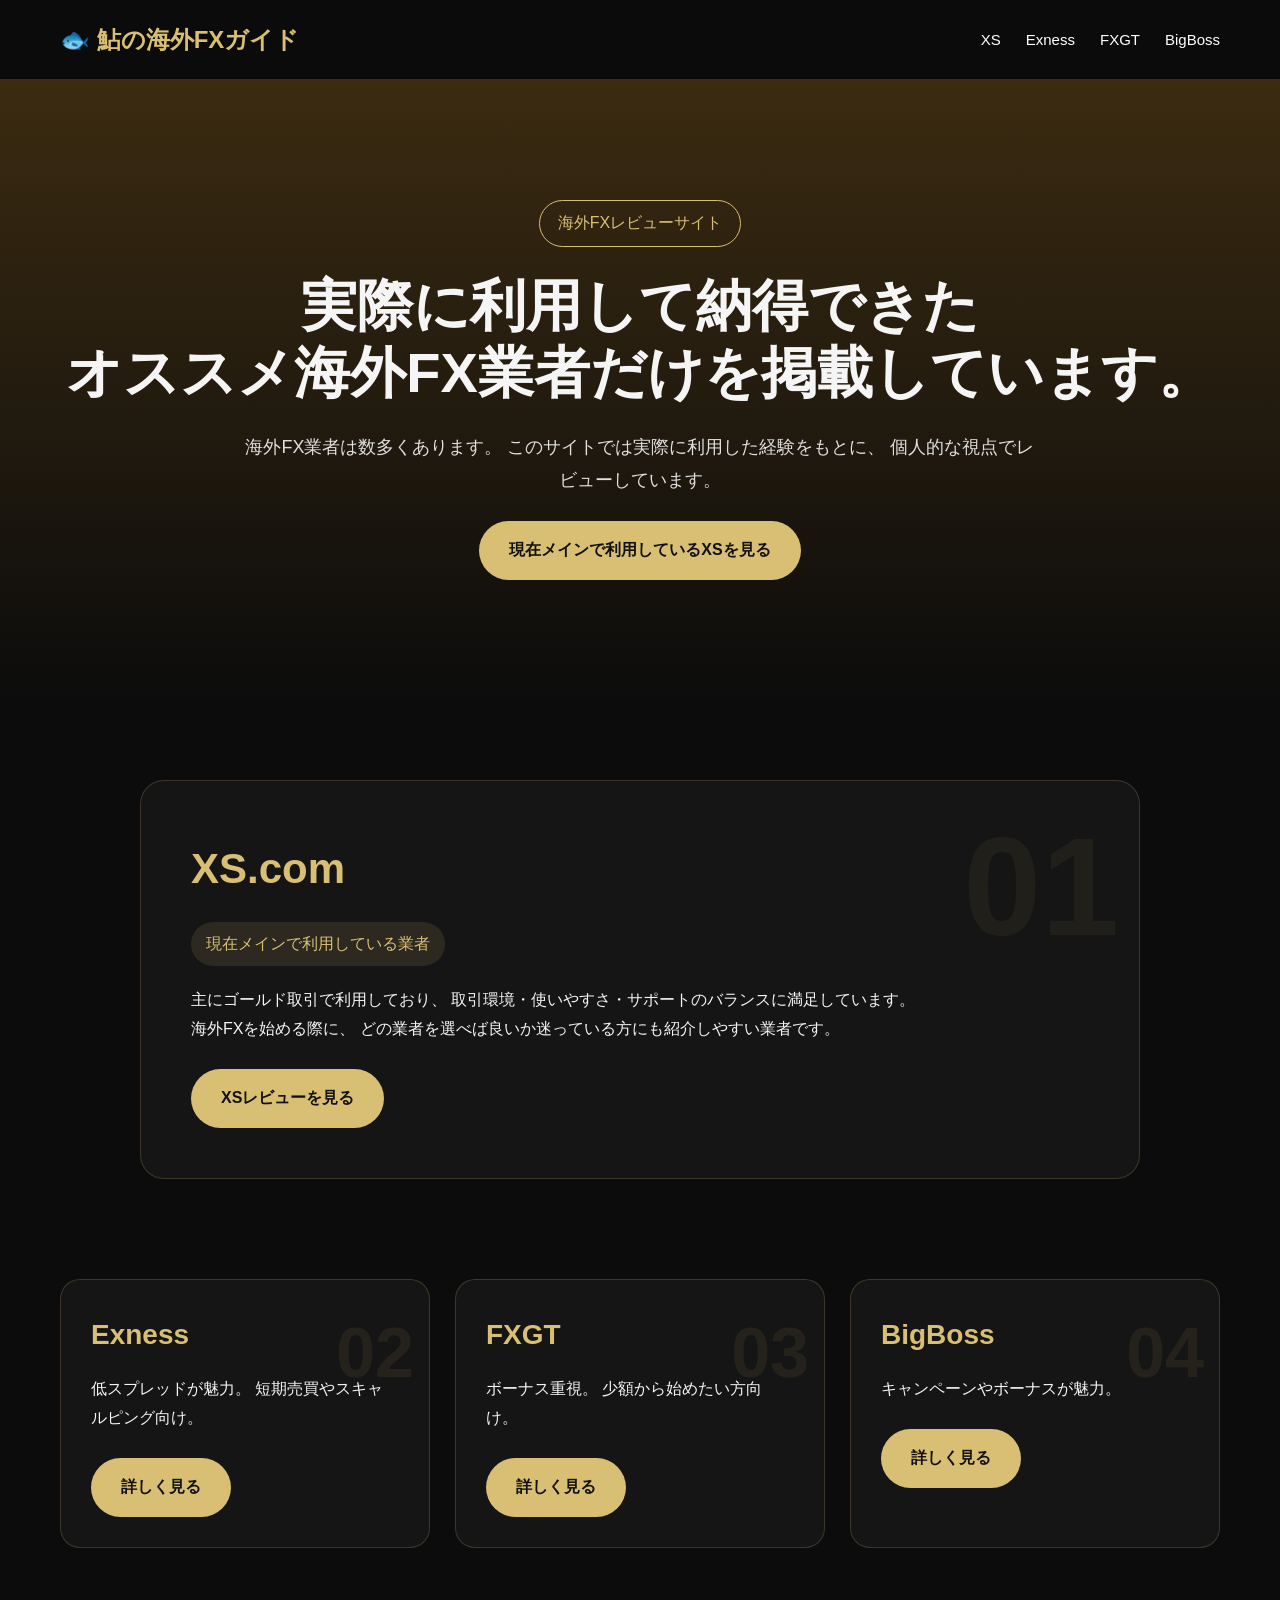
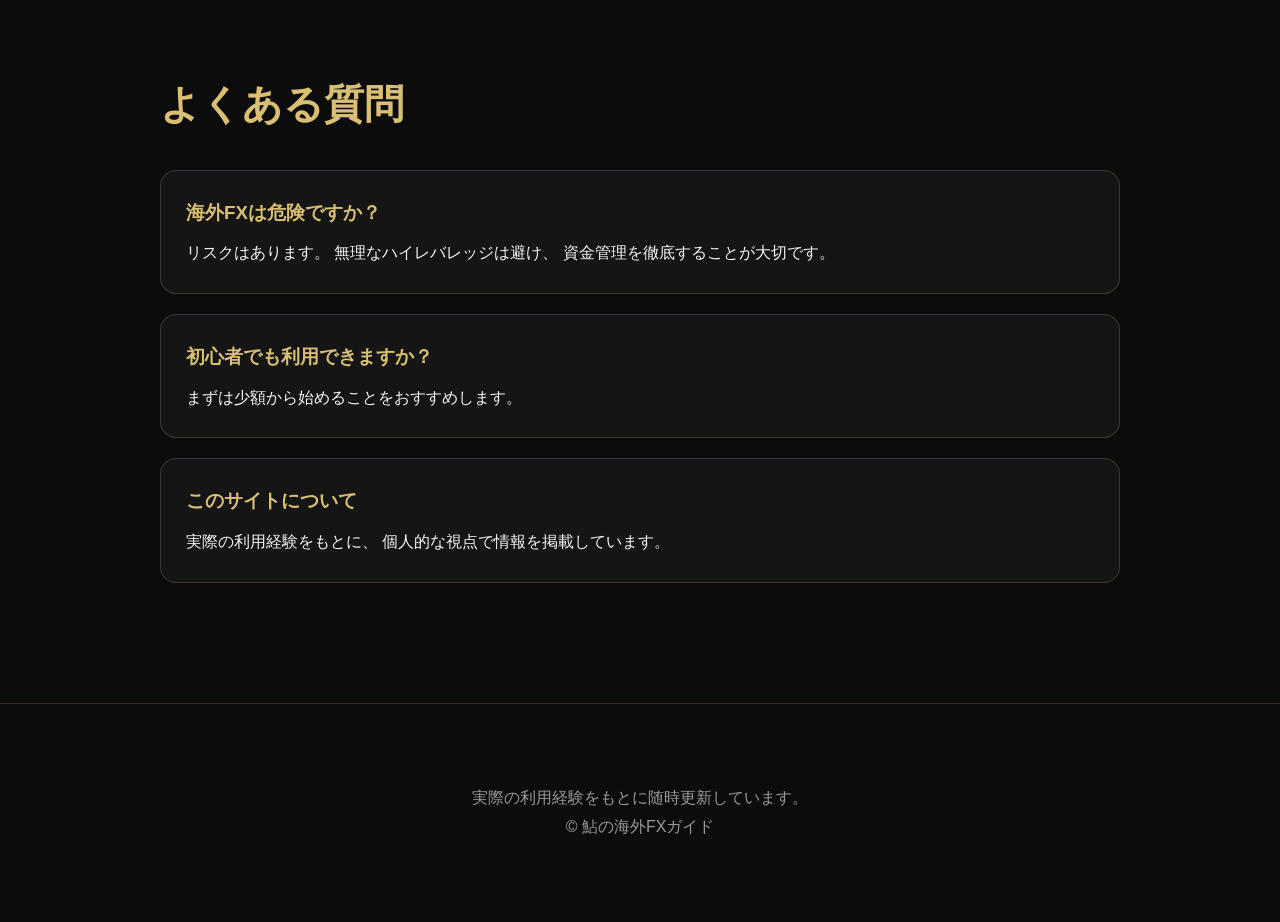
==== index.html @ 7babcc36 "index.html を更新" ====
<!DOCTYPE html>
<html lang="ja">
<head>
<link rel="icon" type="image/png" href="C6ACB644-681E-4442-B750-7EE7A2ABA0D5.png">
<link rel="apple-touch-icon" href="C6ACB644-681E-4442-B750-7EE7A2ABA0D5.png">

<meta charset="UTF-8">
<meta name="viewport" content="width=device-width, initial-scale=1.0">
    
<title>鮎の海外FXガイド</title>

<meta name="description" content="自分で使って納得できた海外FX業者だけを掲載しています。">

<meta property="og:title" content="鮎の海外FXガイド">
<meta property="og:description" content="自分で使って納得できた海外FX業者だけを掲載しています。">
<meta property="og:type" content="website">
<meta property="og:image" content="images/ogp.jpg">

<link rel="stylesheet" href="style.css">
</head>

<body>

<header class="site-header">

<div class="header-container">

<a href="index.html" class="logo">
🐟 鮎の海外FXガイド
</a>

<nav class="nav-menu">

<a href="xs.html">XS</a>

<a href="exness.html">Exness</a>

<a href="fxgt.html">FXGT</a>

<a href="bigboss.html">BigBoss</a>

</nav>

</div>

</header>

<section class="hero">

<span class="hero-badge">
海外FXレビューサイト
</span>

<h1>
実際に利用して納得できた<br>
オススメ海外FX業者だけを掲載しています。
</h1>

<p>
海外FX業者は数多くあります。

このサイトでは実際に利用した経験をもとに、
個人的な視点でレビューしています。
</p>

<a href="xs.html" class="btn">
現在メインで利用しているXSを見る
</a>

</section>

<section class="featured-broker">

<div class="number">
01
</div>

<h2>
XS.com
</h2>

<p class="featured-tag">
現在メインで利用している業者
</p>

<p>
主にゴールド取引で利用しており、
取引環境・使いやすさ・サポートのバランスに満足しています。
</p>

<p>
海外FXを始める際に、
どの業者を選べば良いか迷っている方にも紹介しやすい業者です。
</p>

<a href="xs.html" class="btn">
XSレビューを見る
</a>

</section>

<section class="other-brokers">

<div class="broker-card">

<div class="broker-number">02</div>

<h3>Exness</h3>

<p>
低スプレッドが魅力。
短期売買やスキャルピング向け。
</p>

<a href="exness.html" class="btn">
詳しく見る
</a>

</div>

<div class="broker-card">

<div class="broker-number">03</div>

<h3>FXGT</h3>

<p>
ボーナス重視。
少額から始めたい方向け。
</p>

<a href="fxgt.html" class="btn">
詳しく見る
</a>

</div>

<div class="broker-card">

<div class="broker-number">04</div>

<h3>BigBoss</h3>

<p>
キャンペーンやボーナスが魅力。
</p>

<a href="bigboss.html" class="btn">
詳しく見る
</a>

</div>

</section>

<section class="faq">

<h2>
よくある質問
</h2>

<div class="faq-item">

<h3>
海外FXは危険ですか？
</h3>

<p>
リスクはあります。
無理なハイレバレッジは避け、
資金管理を徹底することが大切です。
</p>

</div>

<div class="faq-item">

<h3>
初心者でも利用できますか？
</h3>

<p>
まずは少額から始めることをおすすめします。
</p>

</div>

<div class="faq-item">

<h3>
このサイトについて
</h3>

<p>
実際の利用経験をもとに、
個人的な視点で情報を掲載しています。
</p>

</div>

</section>

<footer>

<p>
実際の利用経験をもとに随時更新しています。
</p>

<p>
© 鮎の海外FXガイド
</p>

</footer>

</body>
</html>
---- style.css ----
/* ====================================
   鮎の海外FXガイド v3
==================================== */

*{
margin:0;
padding:0;
box-sizing:border-box;
}

:root{
--bg:#0c0c0c;
--card:#151515;
--gold:#d9bf73;
--text:#f5f5f5;
--border:rgba(217,191,115,.2);
}

body{
background:var(--bg);
color:var(--text);
font-family:-apple-system,BlinkMacSystemFont,"Segoe UI",sans-serif;
line-height:1.8;
}

a{
text-decoration:none;
}

img{
max-width:100%;
display:block;
}

/* HEADER */

.site-header{
position:sticky;
top:0;
z-index:999;
background:rgba(12,12,12,.95);
backdrop-filter:blur(10px);
border-bottom:1px solid var(--border);
}

.header-container{
max-width:1200px;
margin:auto;
padding:18px 20px;
display:flex;
justify-content:space-between;
align-items:center;
}

.logo{
font-size:24px;
font-weight:700;
color:var(--gold);
}

.nav-menu{
display:flex;
gap:25px;
}

.nav-menu a{
color:white;
transition:.3s;
font-size:15px;
}

.nav-menu a:hover{
color:var(--gold);
}

/* HERO */

.hero{
padding:120px 20px;
text-align:center;
background:linear-gradient(
180deg,
#3b2b11 0%,
#0c0c0c 100%
);
}

.hero-badge{
display:inline-block;
padding:8px 18px;
border:1px solid var(--gold);
border-radius:999px;
color:var(--gold);
margin-bottom:25px;
}

.hero h1{
font-size:56px;
line-height:1.2;
margin-bottom:25px;
}

.hero p{
max-width:800px;
margin:auto;
font-size:18px;
opacity:.9;
}

/* BUTTON */

.btn{
display:inline-block;
margin-top:25px;
padding:15px 30px;
background:var(--gold);
color:#111;
font-weight:bold;
border-radius:999px;
transition:.3s;
}

.btn:hover{
transform:translateY(-3px);
box-shadow:0 0 20px rgba(217,191,115,.3);
}

/* XS FEATURED */

.featured-broker{
position:relative;
max-width:1000px;
margin:80px auto;
padding:50px;
background:var(--card);
border:1px solid var(--border);
border-radius:24px;
overflow:hidden;
}

.number{
position:absolute;
right:20px;
top:-20px;
font-size:140px;
font-weight:bold;
opacity:.06;
color:var(--gold);
}

.featured-broker h2{
font-size:42px;
color:var(--gold);
margin-bottom:15px;
}

.featured-tag{
display:inline-block;
padding:8px 15px;
border-radius:999px;
background:rgba(217,191,115,.12);
color:var(--gold);
margin-bottom:20px;
}

/* BROKER GRID */

.other-brokers{
max-width:1200px;
margin:auto;
padding:20px;
display:grid;
grid-template-columns:repeat(auto-fit,minmax(280px,1fr));
gap:25px;
}

.broker-card{
position:relative;
background:var(--card);
padding:30px;
border-radius:20px;
border:1px solid var(--border);
transition:.3s;
overflow:hidden;
}

.broker-card:hover{
transform:translateY(-5px);
border-color:var(--gold);
}

.broker-number{
position:absolute;
top:10px;
right:15px;
font-size:70px;
font-weight:bold;
opacity:.08;
color:var(--gold);
}

.broker-card h3{
font-size:28px;
margin-bottom:15px;
color:var(--gold);
}

/* FAQ */

.faq{
max-width:1000px;
margin:80px auto;
padding:20px;
}

.faq h2{
font-size:40px;
margin-bottom:30px;
color:var(--gold);
}

.faq-item{
background:var(--card);
padding:25px;
margin-bottom:20px;
border-radius:16px;
border:1px solid var(--border);
}

.faq-item h3{
margin-bottom:10px;
color:var(--gold);
}

/* FOOTER */

footer{
text-align:center;
padding:80px 20px;
margin-top:80px;
border-top:1px solid var(--border);
color:#999;
}

/* MOBILE */

@media(max-width:768px){

.hero{
padding:80px 20px;
}

.hero h1{
font-size:34px;
}

.hero p{
font-size:16px;
}

.header-container{
flex-direction:column;
gap:12px;
}

.nav-menu{
flex-wrap:wrap;
justify-content:center;
gap:15px;
}

.featured-broker{
padding:30px;
margin:40px 15px;
}

.featured-broker h2{
font-size:30px;
}

.number{
font-size:90px;
}

.broker-number{
font-size:50px;
}

.faq h2{
font-size:30px;
}

}
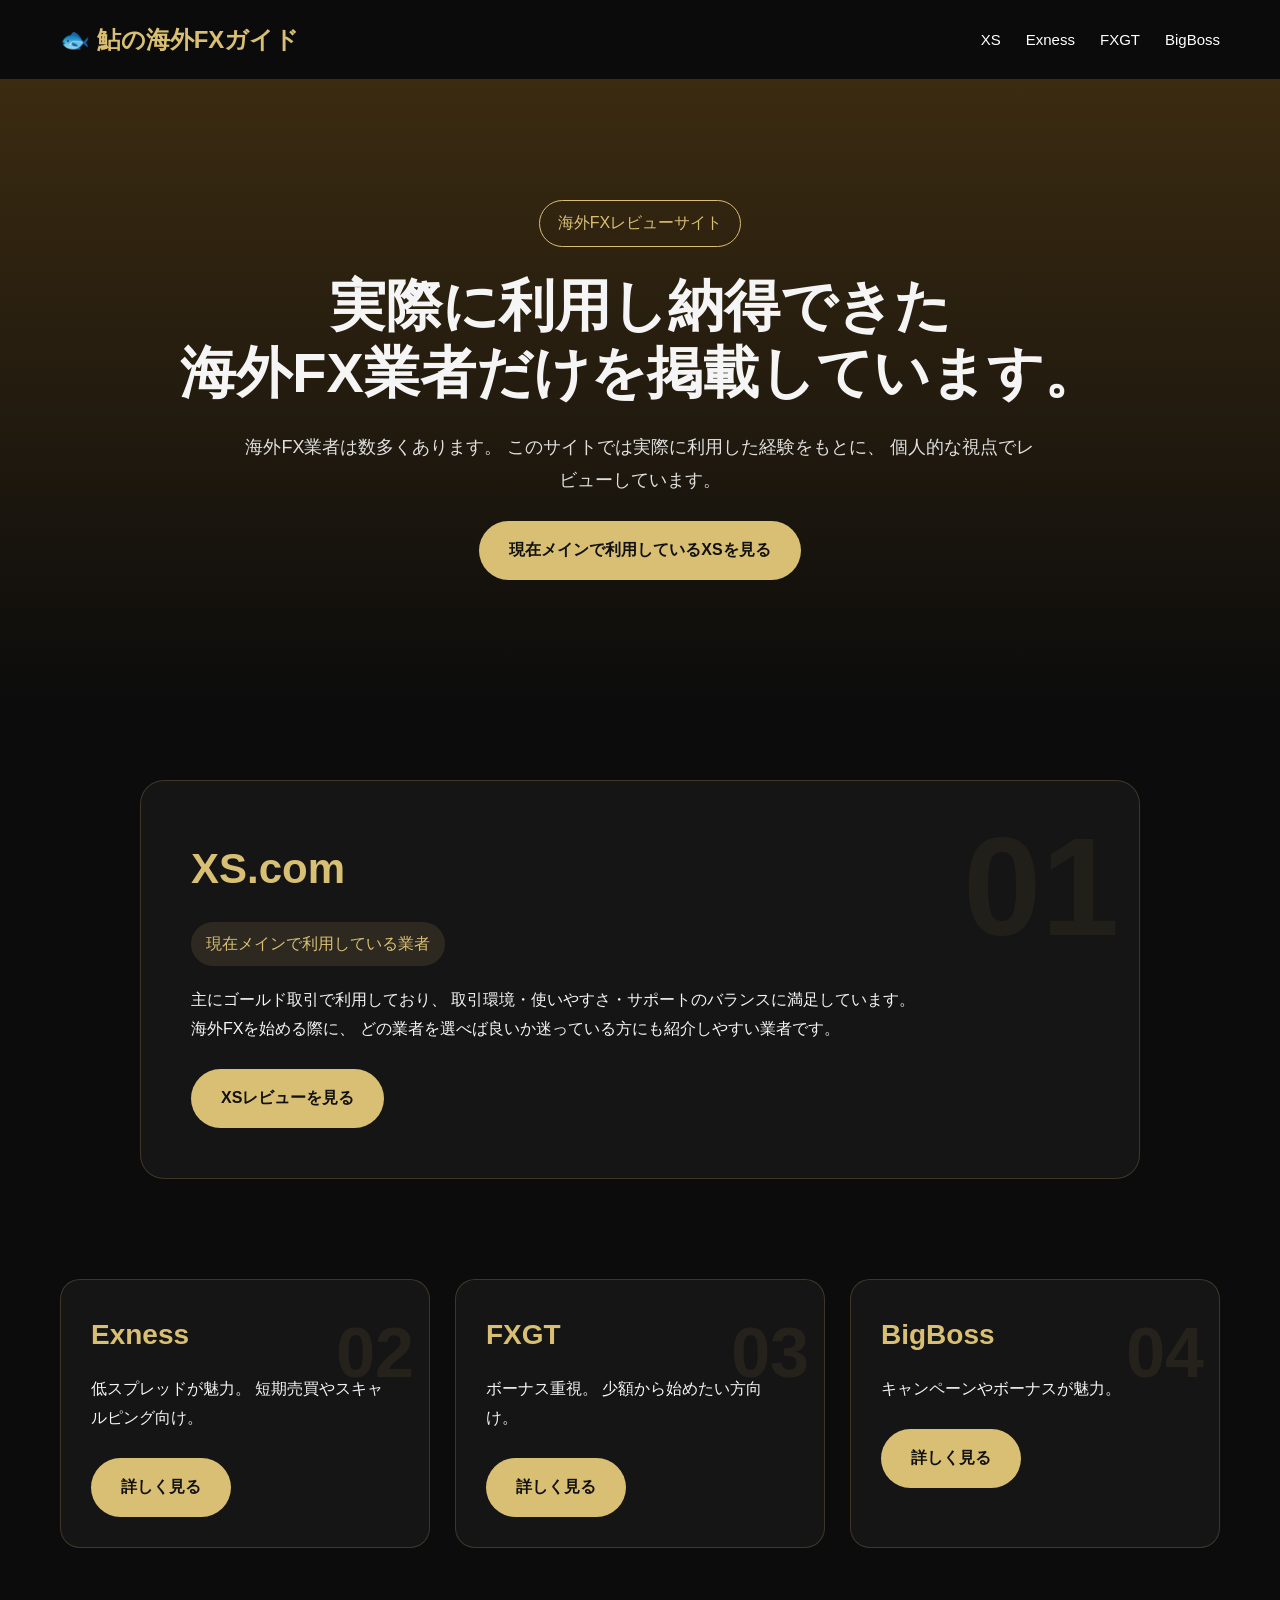
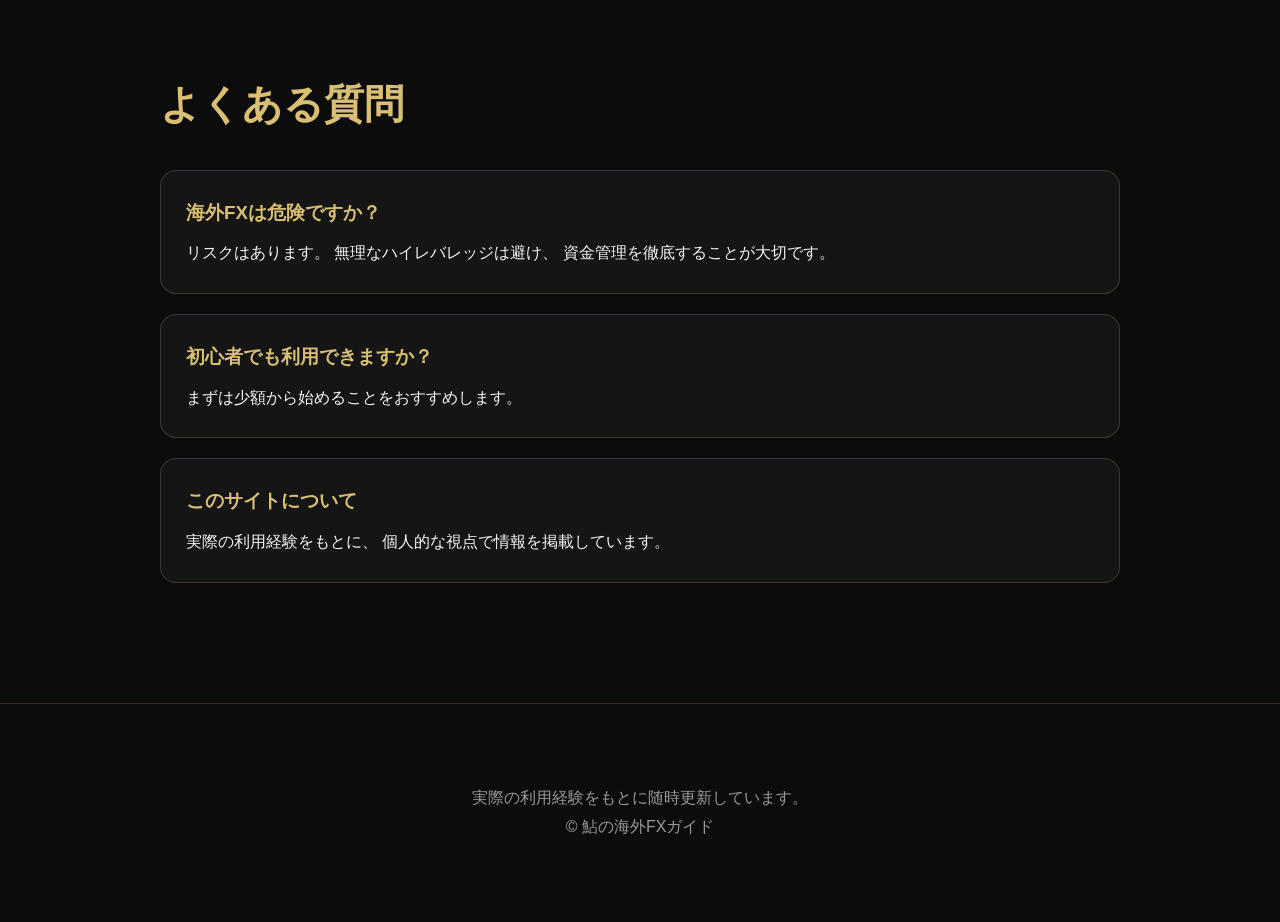
==== commit b59be241: "index.html を更新" ====
--- a/index.html
+++ b/index.html
@@ -52,8 +52,8 @@
 </span>
 
 <h1>
-実際に利用して納得できた<br>
-オススメ海外FX業者だけを掲載しています。
+実際に利用し納得できた<br>
+海外FX業者だけを掲載しています。
 </h1>
 
 <p>
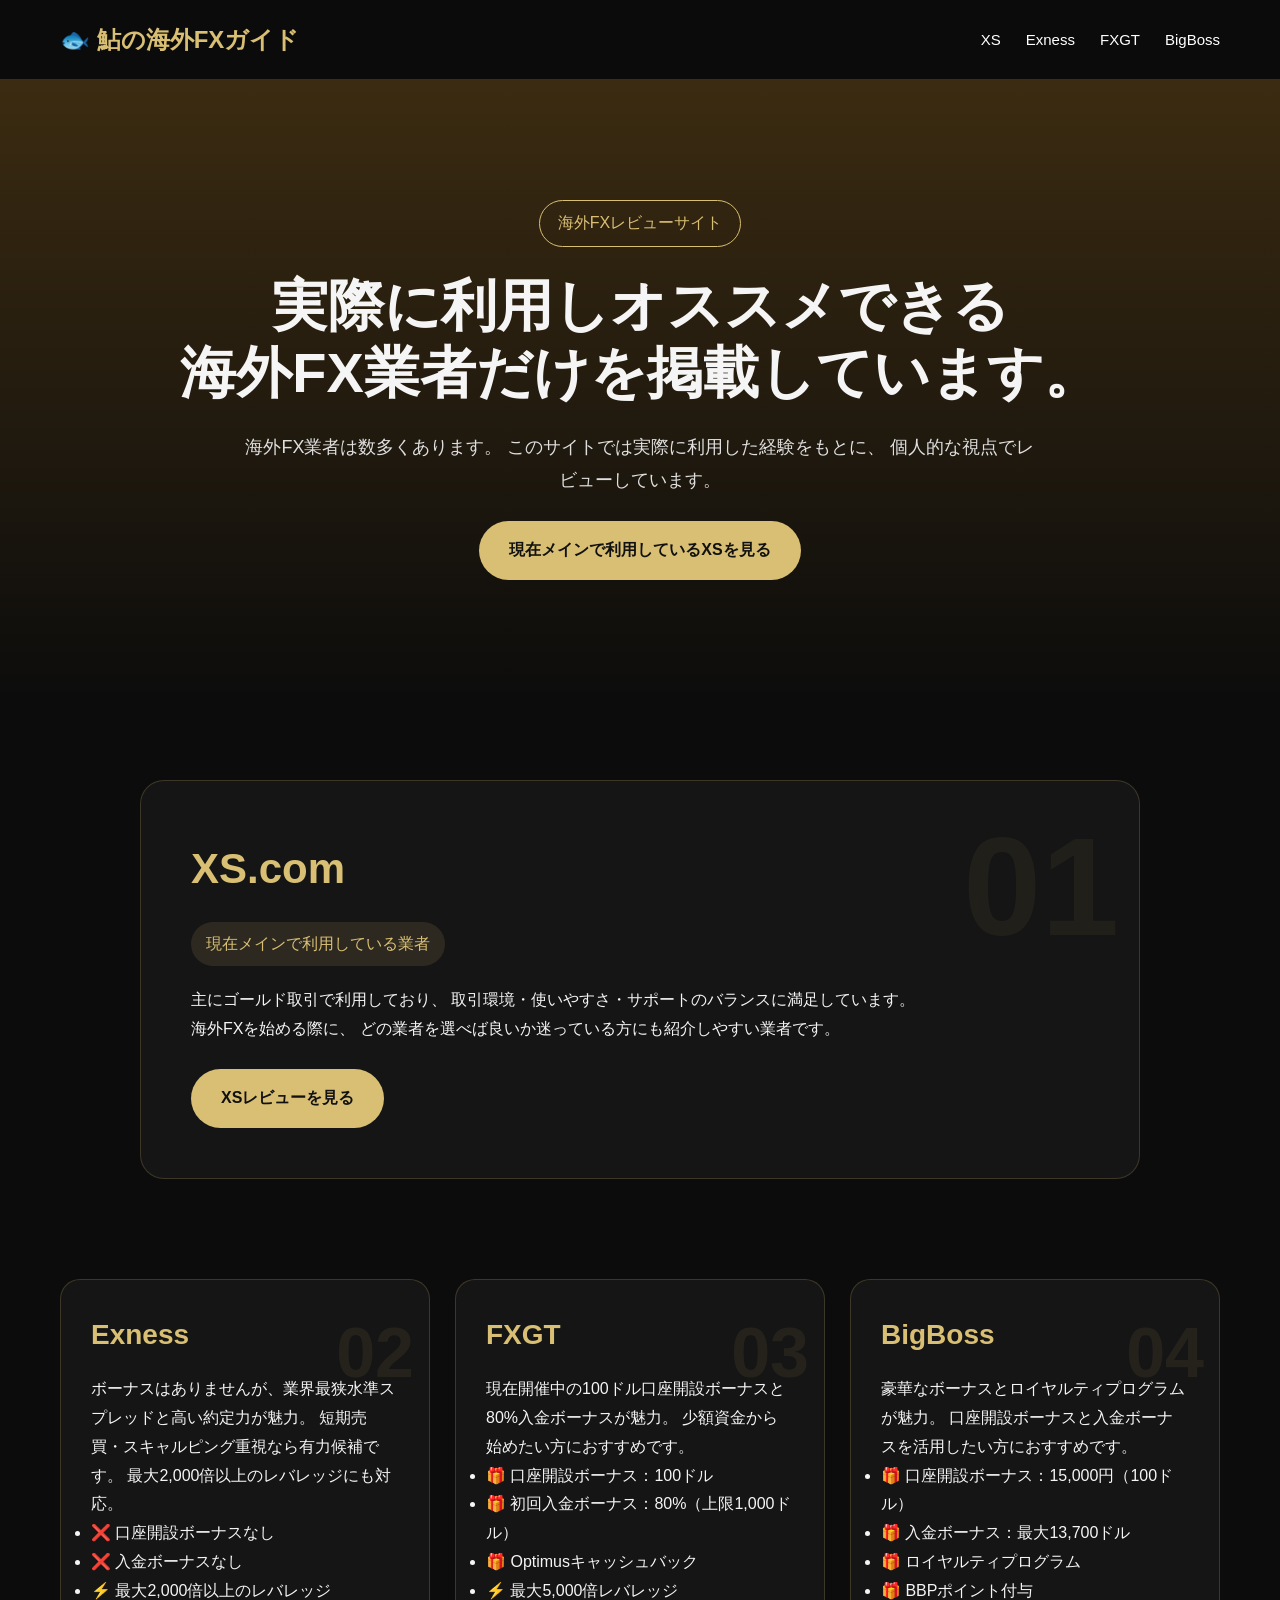
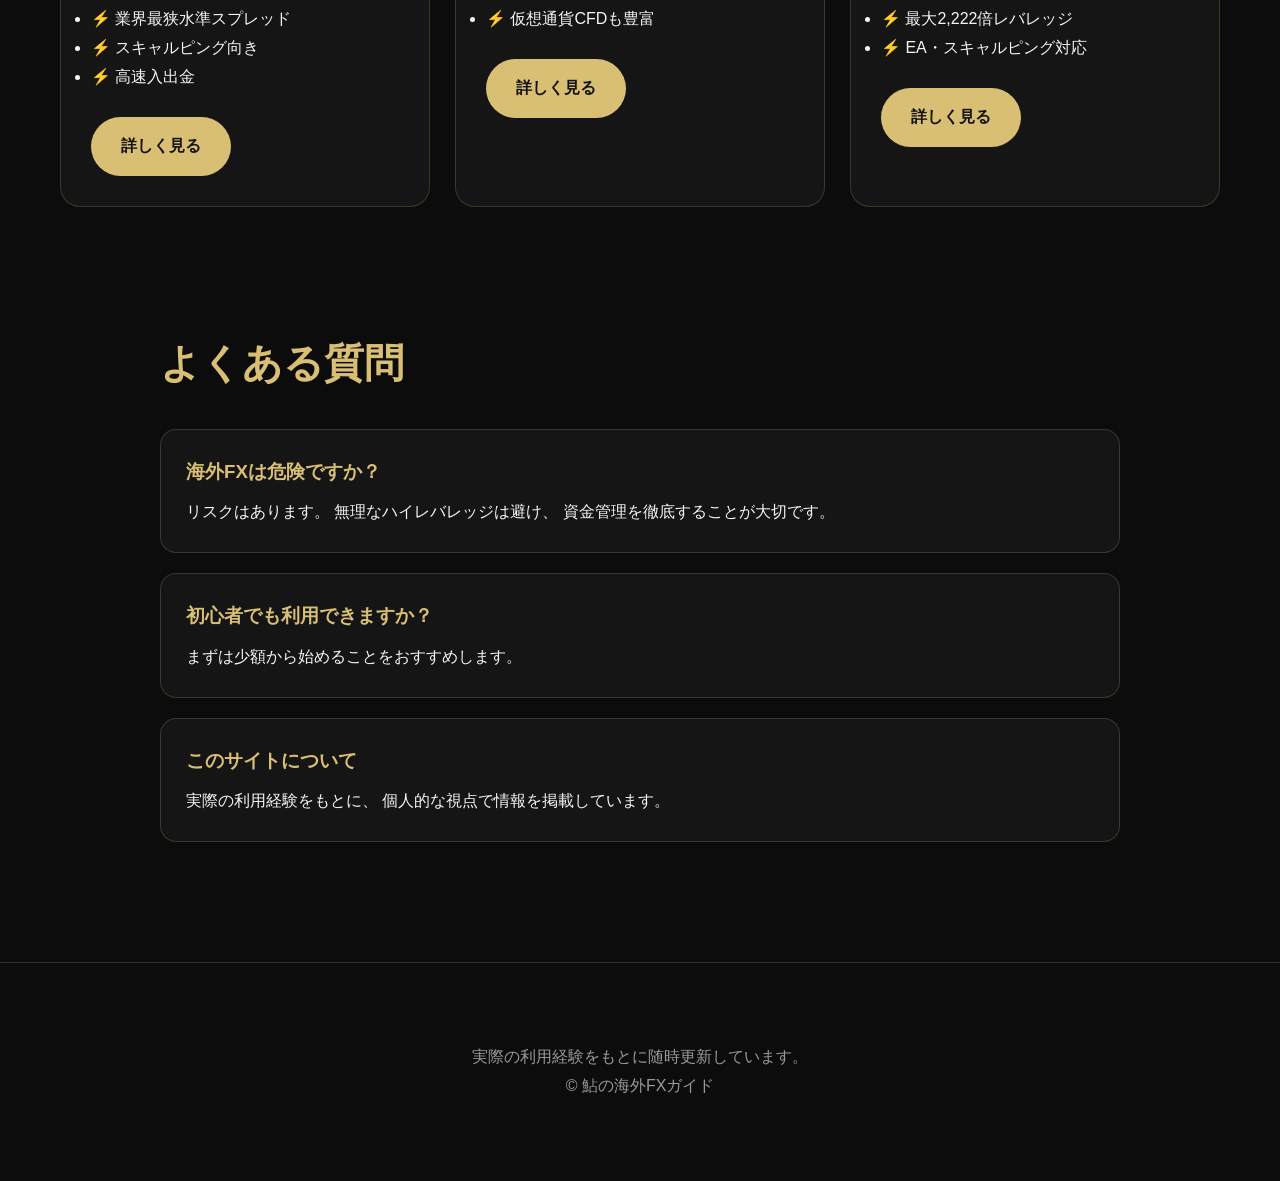
==== commit a126f43f: "index.html を更新" ====
--- a/index.html
+++ b/index.html
@@ -52,7 +52,7 @@
 </span>
 
 <h1>
-実際に利用し納得できた<br>
+実際に利用しオススメできる<br>
 海外FX業者だけを掲載しています。
 </h1>
 
@@ -100,58 +100,64 @@
 </section>
 
 <section class="other-brokers">
-
 <div class="broker-card">
-
 <div class="broker-number">02</div>
-
 <h3>Exness</h3>
-
-<p>
-低スプレッドが魅力。
-短期売買やスキャルピング向け。
-</p>
-
+<p>
+ボーナスはありませんが、業界最狭水準スプレッドと高い約定力が魅力。
+短期売買・スキャルピング重視なら有力候補です。
+最大2,000倍以上のレバレッジにも対応。
+</p>
+<ul>
+<li>❌ 口座開設ボーナスなし</li>
+<li>❌ 入金ボーナスなし</li>
+<li>⚡ 最大2,000倍以上のレバレッジ</li>
+<li>⚡ 業界最狭水準スプレッド</li>
+<li>⚡ スキャルピング向き</li>
+<li>⚡ 高速入出金</li>
+</ul>
 <a href="exness.html" class="btn">
 詳しく見る
 </a>
-
-</div>
-
+</div>
 <div class="broker-card">
-
 <div class="broker-number">03</div>
-
 <h3>FXGT</h3>
-
-<p>
-ボーナス重視。
-少額から始めたい方向け。
-</p>
-
+<p>
+現在開催中の100ドル口座開設ボーナスと80%入金ボーナスが魅力。
+少額資金から始めたい方におすすめです。
+</p>
+<ul>
+<li>🎁 口座開設ボーナス：100ドル</li>
+<li>🎁 初回入金ボーナス：80%（上限1,000ドル）</li>
+<li>🎁 Optimusキャッシュバック</li>
+<li>⚡ 最大5,000倍レバレッジ</li>
+<li>⚡ 仮想通貨CFDも豊富</li>
+</ul>
 <a href="fxgt.html" class="btn">
 詳しく見る
 </a>
-
-</div>
-
+</div>
 <div class="broker-card">
-
 <div class="broker-number">04</div>
-
 <h3>BigBoss</h3>
-
-<p>
-キャンペーンやボーナスが魅力。
-</p>
-
+<p>
+豪華なボーナスとロイヤルティプログラムが魅力。
+口座開設ボーナスと入金ボーナスを活用したい方におすすめです。
+</p>
+<ul>
+<li>🎁 口座開設ボーナス：15,000円（100ドル）</li>
+<li>🎁 入金ボーナス：最大13,700ドル</li>
+<li>🎁 ロイヤルティプログラム</li>
+<li>🎁 BBPポイント付与</li>
+<li>⚡ 最大2,222倍レバレッジ</li>
+<li>⚡ EA・スキャルピング対応</li>
+</ul>
 <a href="bigboss.html" class="btn">
 詳しく見る
 </a>
-
-</div>
-
-</section>
+</div>
+</section></section>
 
 <section class="faq">
 
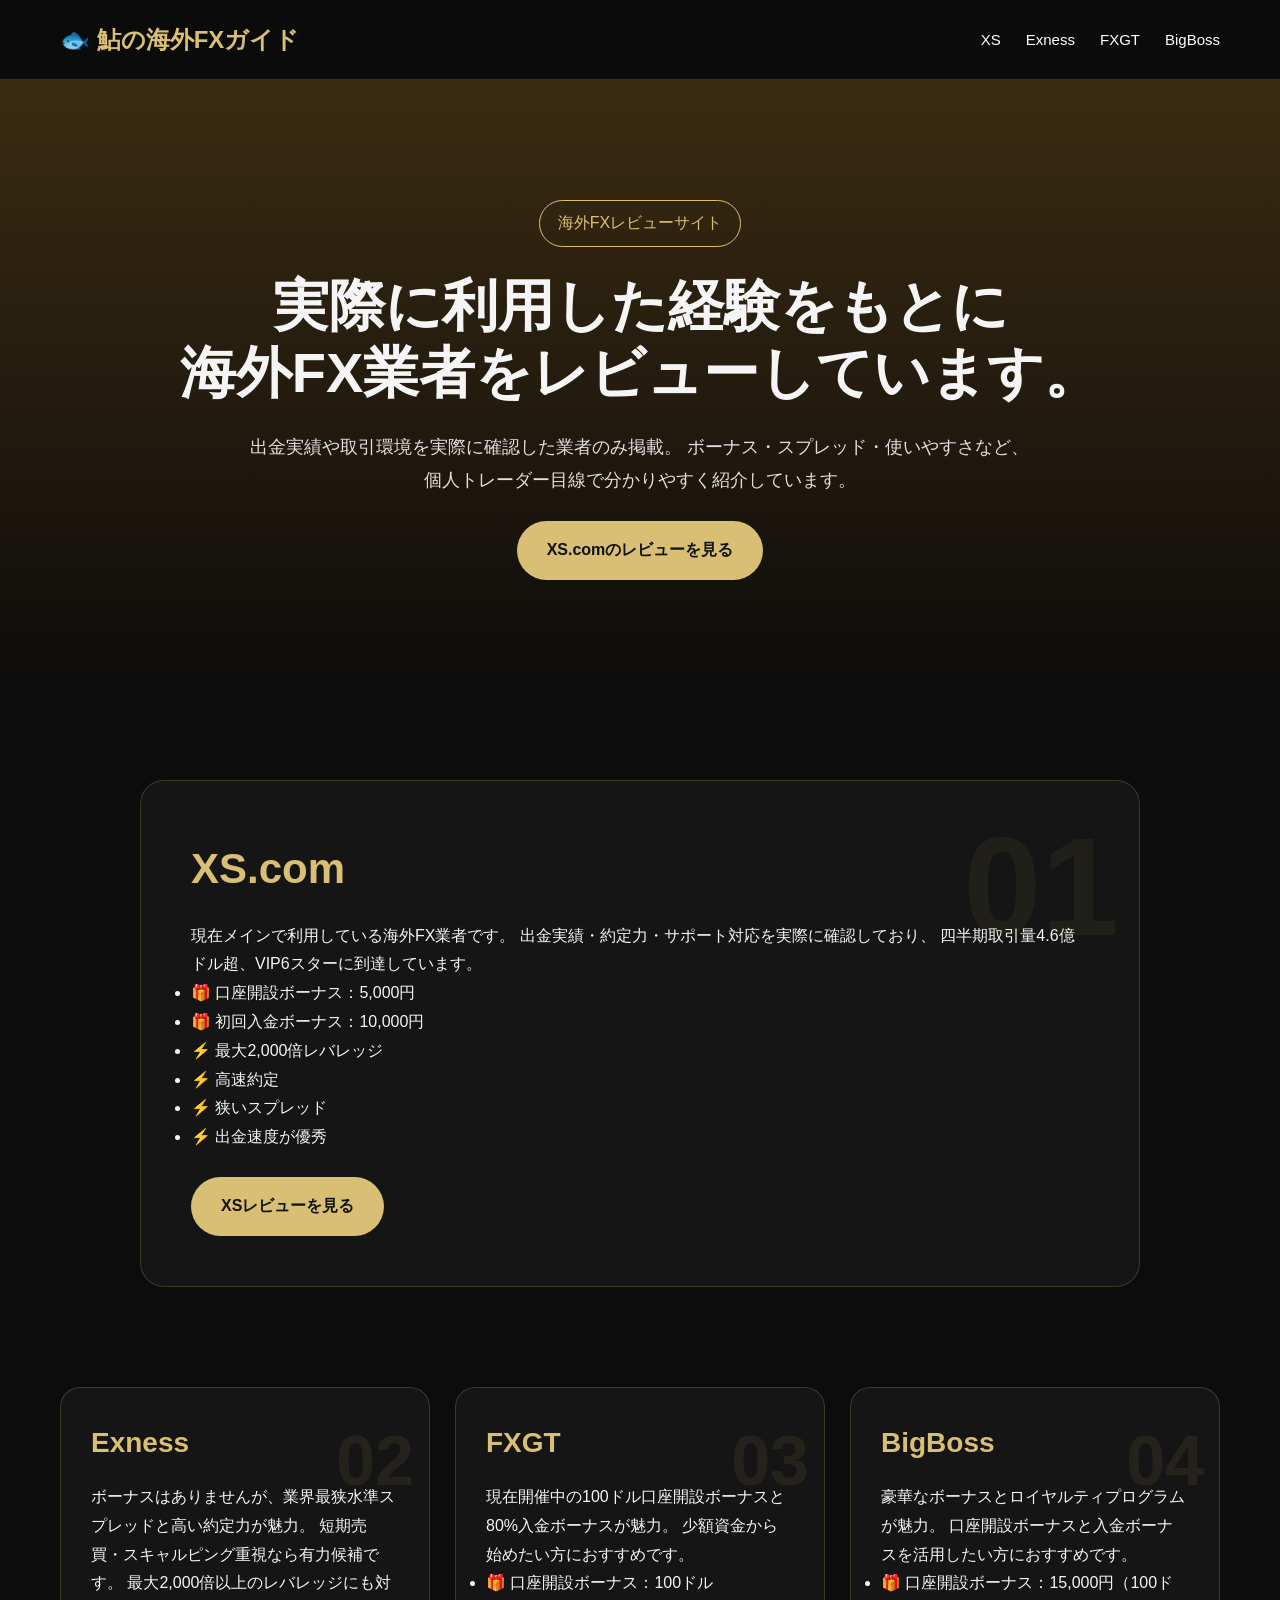
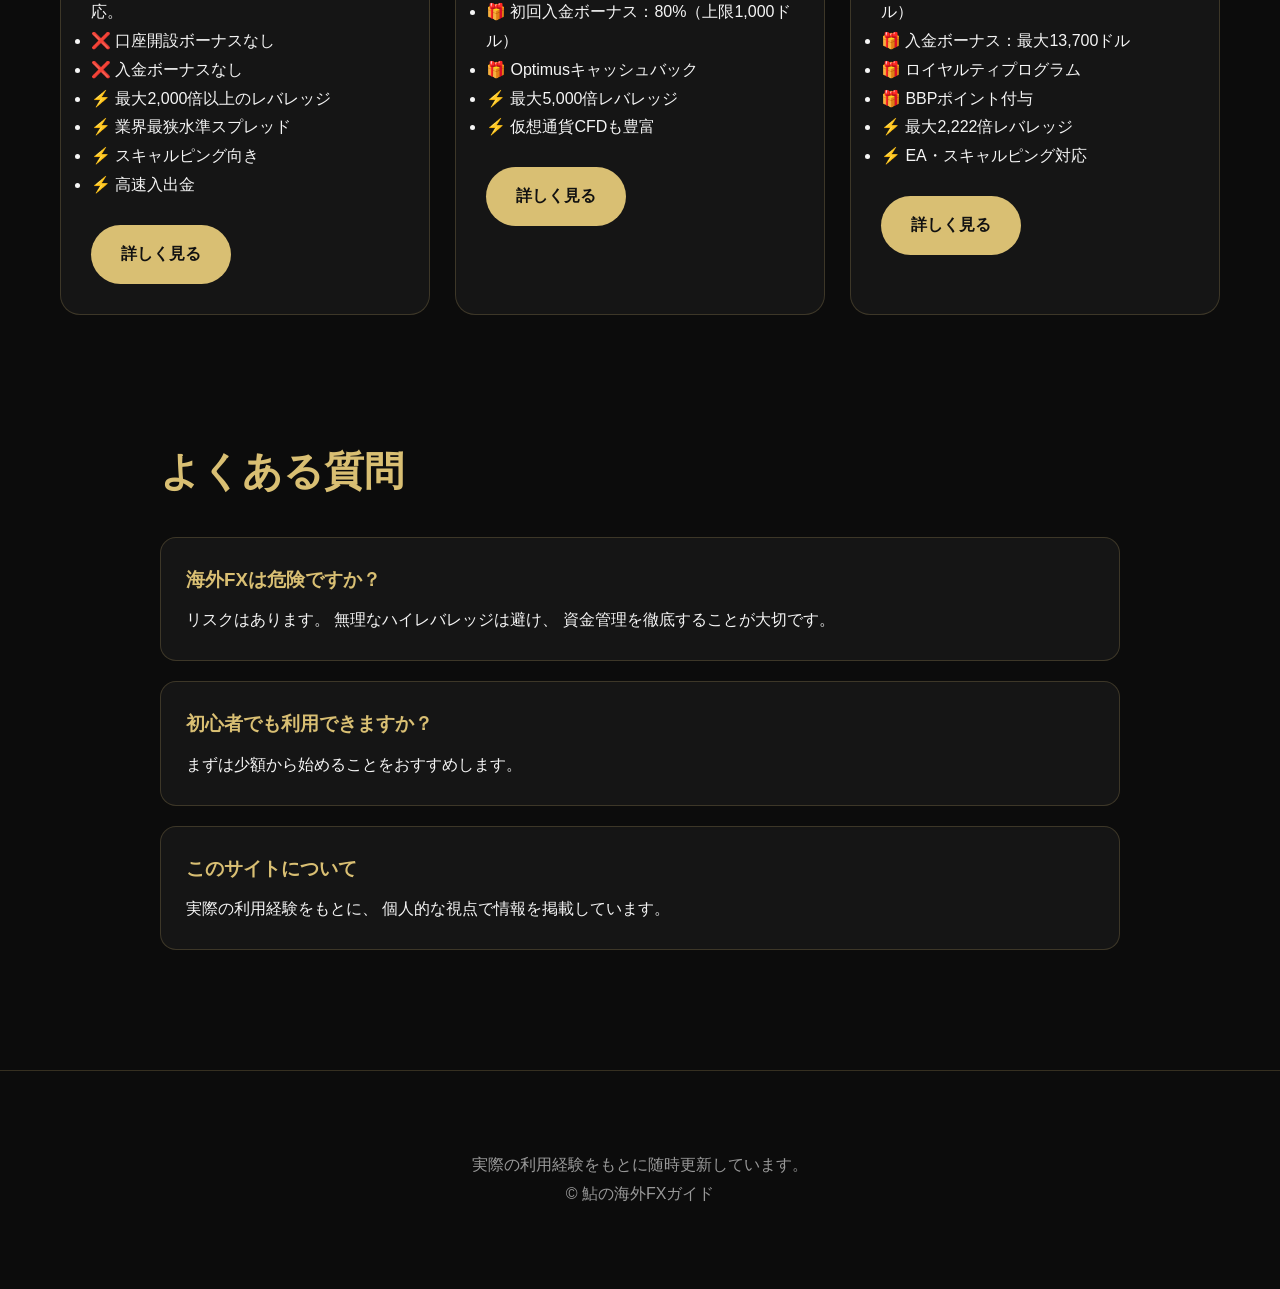
==== commit ff95504a: "index.html を更新" ====
--- a/index.html
+++ b/index.html
@@ -50,21 +50,21 @@
 <span class="hero-badge">
 海外FXレビューサイト
 </span>
-
 <h1>
-実際に利用しオススメできる<br>
-海外FX業者だけを掲載しています。
+実際に利用した経験をもとに<br>
+海外FX業者をレビューしています。
 </h1>
 
 <p>
-海外FX業者は数多くあります。
-
-このサイトでは実際に利用した経験をもとに、
-個人的な視点でレビューしています。
+出金実績や取引環境を実際に確認した業者のみ掲載。
+
+ボーナス・スプレッド・使いやすさなど、
+個人トレーダー目線で分かりやすく紹介しています。
+
 </p>
 
 <a href="xs.html" class="btn">
-現在メインで利用しているXSを見る
+XS.comのレビューを見る
 </a>
 
 </section>
@@ -79,19 +79,21 @@
 XS.com
 </h2>
 
-<p class="featured-tag">
-現在メインで利用している業者
-</p>
-
-<p>
-主にゴールド取引で利用しており、
-取引環境・使いやすさ・サポートのバランスに満足しています。
-</p>
-
-<p>
-海外FXを始める際に、
-どの業者を選べば良いか迷っている方にも紹介しやすい業者です。
-</p>
+<p>
+現在メインで利用している海外FX業者です。
+
+出金実績・約定力・サポート対応を実際に確認しており、
+四半期取引量4.6億ドル超、VIP6スターに到達しています。
+
+</p>
+<ul>
+<li>🎁 口座開設ボーナス：5,000円</li>
+<li>🎁 初回入金ボーナス：10,000円</li>
+<li>⚡ 最大2,000倍レバレッジ</li>
+<li>⚡ 高速約定</li>
+<li>⚡ 狭いスプレッド</li>
+<li>⚡ 出金速度が優秀</li>
+</ul>
 
 <a href="xs.html" class="btn">
 XSレビューを見る
@@ -157,7 +159,7 @@
 詳しく見る
 </a>
 </div>
-</section></section>
+</section>
 
 <section class="faq">
 
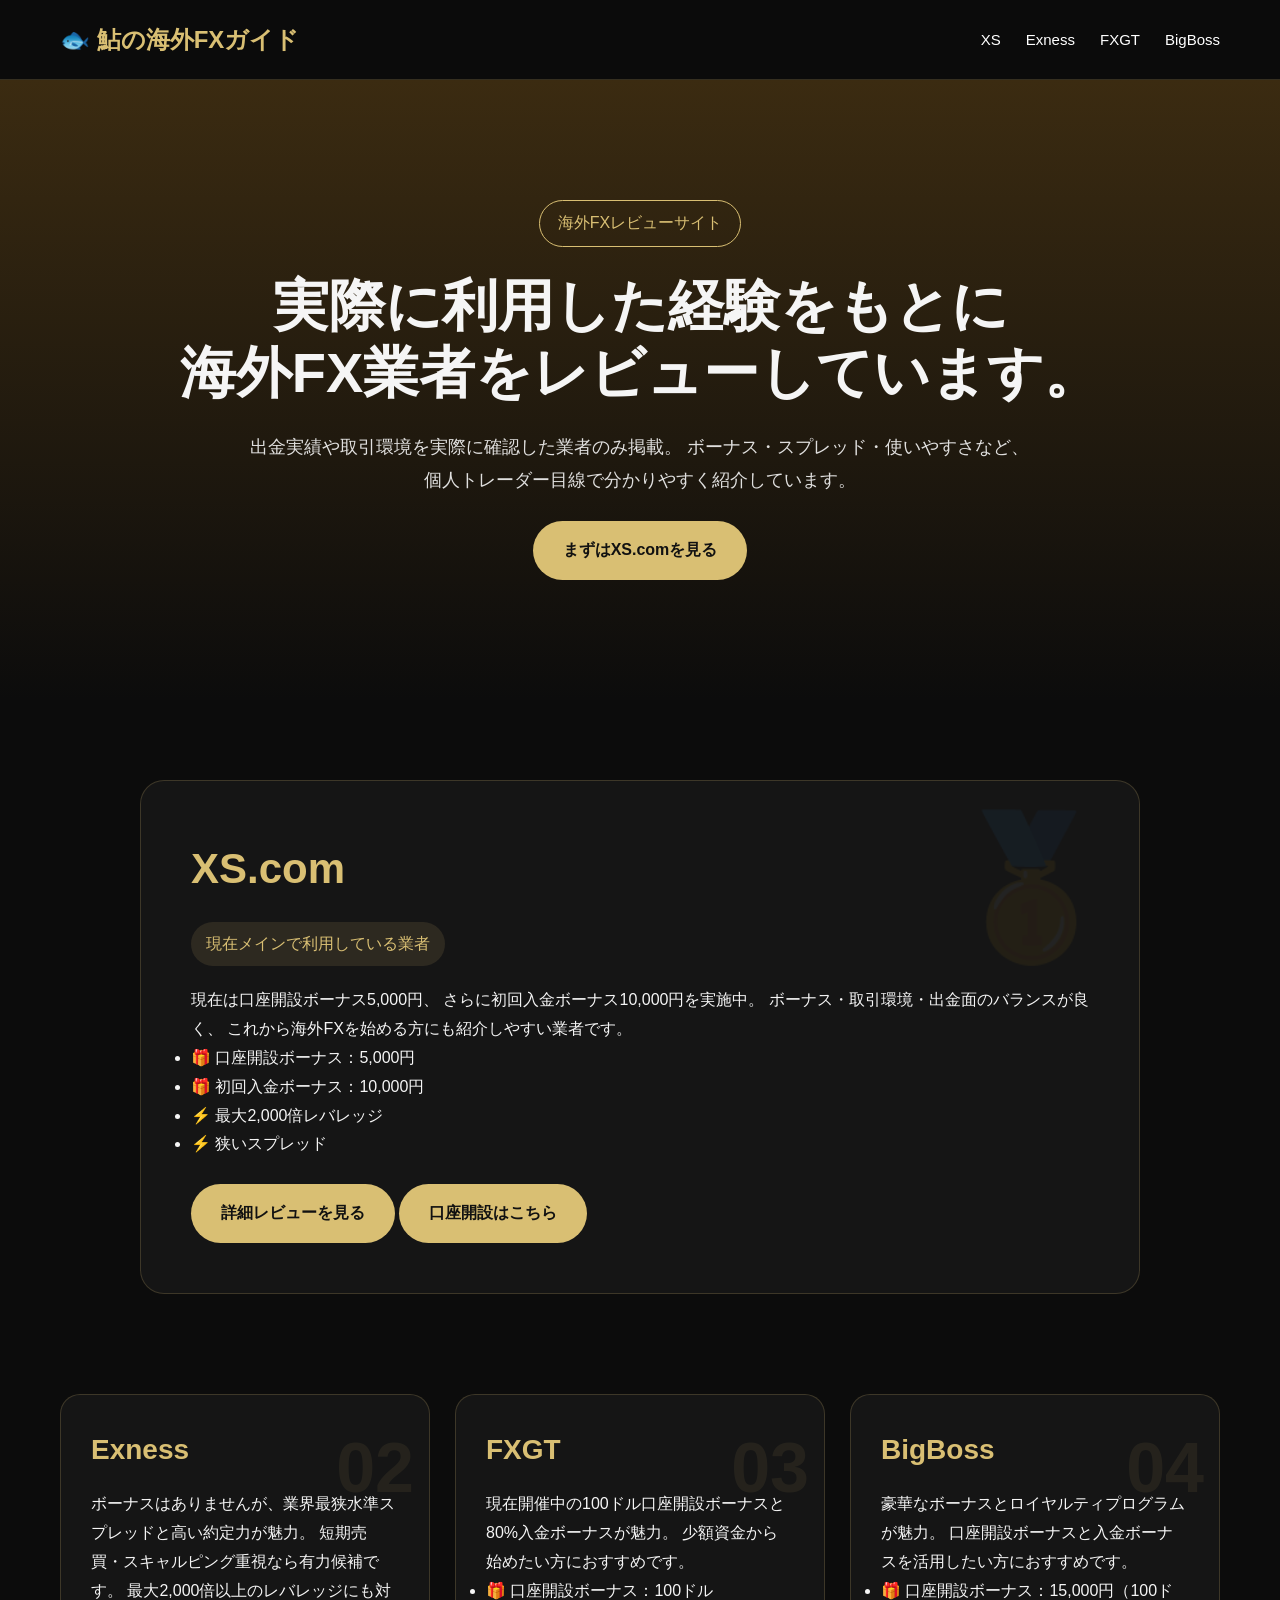
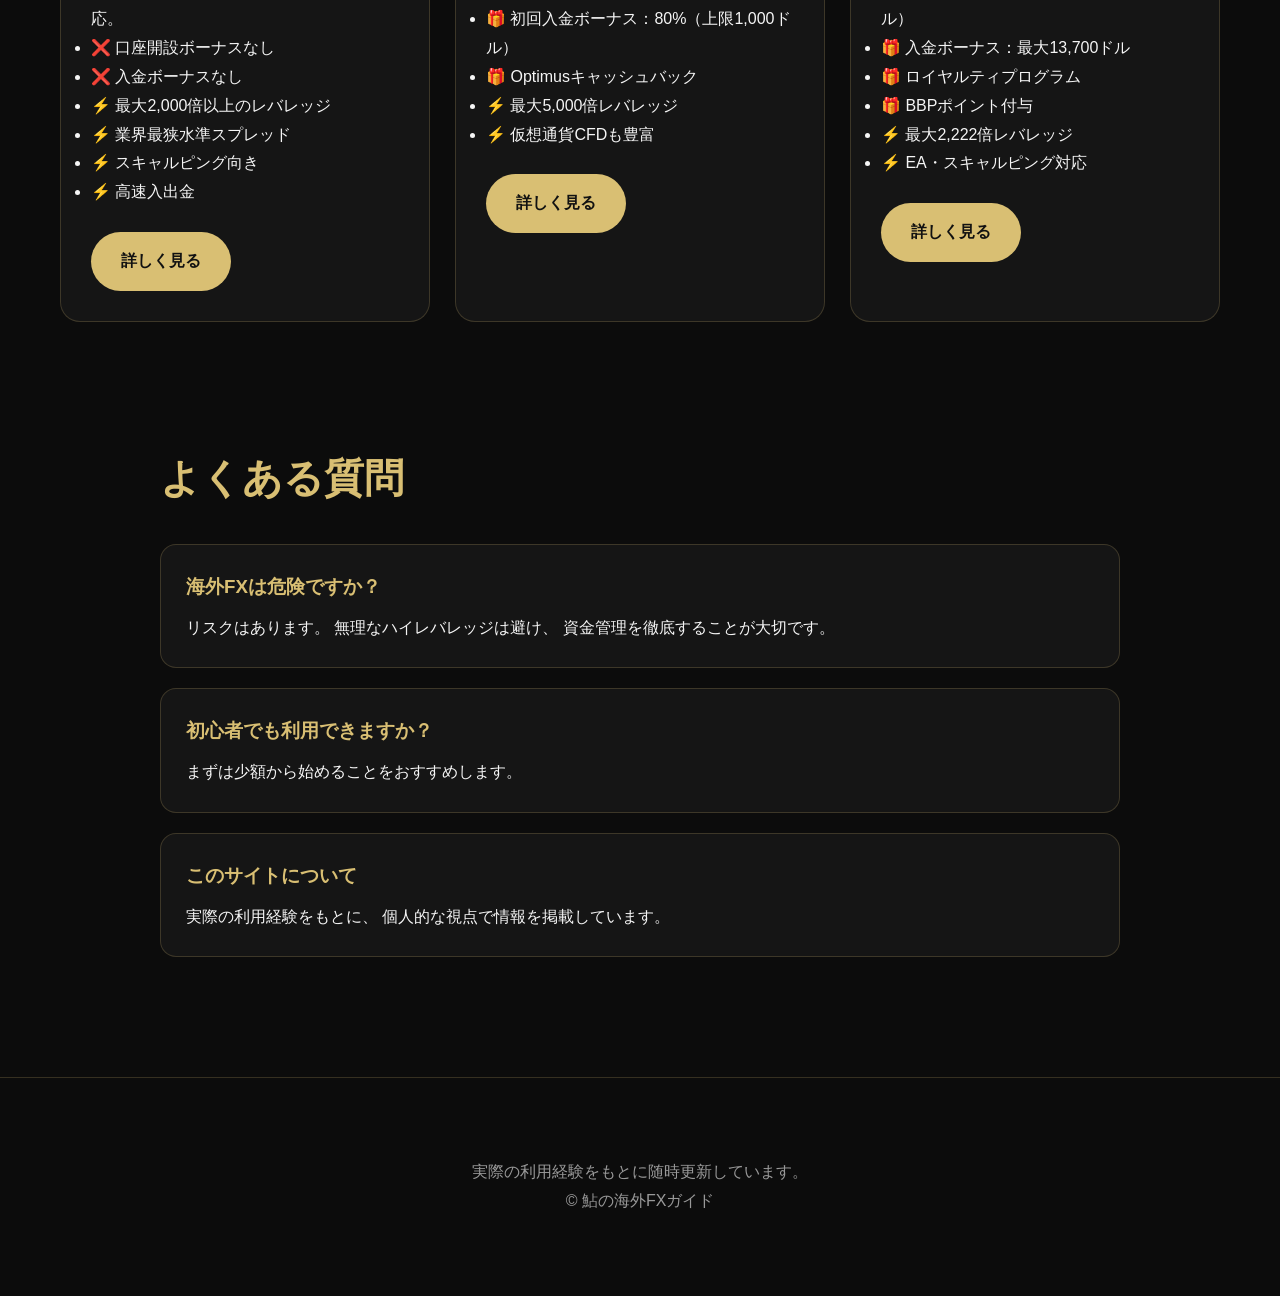
==== commit 59a1b735: "index.html を更新" ====
--- a/index.html
+++ b/index.html
@@ -7,7 +7,7 @@
 <meta charset="UTF-8">
 <meta name="viewport" content="width=device-width, initial-scale=1.0">
     
-<title>鮎の海外FXガイド</title>
+<title>鮎の海外FXガイド｜実際に利用した海外FXレビュー</title>
 
 <meta name="description" content="自分で使って納得できた海外FX業者だけを掲載しています。">
 
@@ -64,41 +64,41 @@
 </p>
 
 <a href="xs.html" class="btn">
-XS.comのレビューを見る
+まずはXS.comを見る
 </a>
 
 </section>
 
 <section class="featured-broker">
-
 <div class="number">
-01
-</div>
-
+🥇
+</div>
 <h2>
 XS.com
 </h2>
-
-<p>
-現在メインで利用している海外FX業者です。
-
-出金実績・約定力・サポート対応を実際に確認しており、
-四半期取引量4.6億ドル超、VIP6スターに到達しています。
+<p class="featured-tag">
+現在メインで利用している業者
+</p>
+<p>
+現在は口座開設ボーナス5,000円、
+さらに初回入金ボーナス10,000円を実施中。
+
+ボーナス・取引環境・出金面のバランスが良く、
+これから海外FXを始める方にも紹介しやすい業者です。
 
 </p>
 <ul>
 <li>🎁 口座開設ボーナス：5,000円</li>
 <li>🎁 初回入金ボーナス：10,000円</li>
 <li>⚡ 最大2,000倍レバレッジ</li>
-<li>⚡ 高速約定</li>
 <li>⚡ 狭いスプレッド</li>
-<li>⚡ 出金速度が優秀</li>
-</ul>
-
+</ul>
 <a href="xs.html" class="btn">
-XSレビューを見る
-</a>
-
+詳細レビューを見る
+</a>
+<a href="https://my.xs.com/ja/links/go/5302" class="btn">
+口座開設はこちら
+</a>
 </section>
 
 <section class="other-brokers">
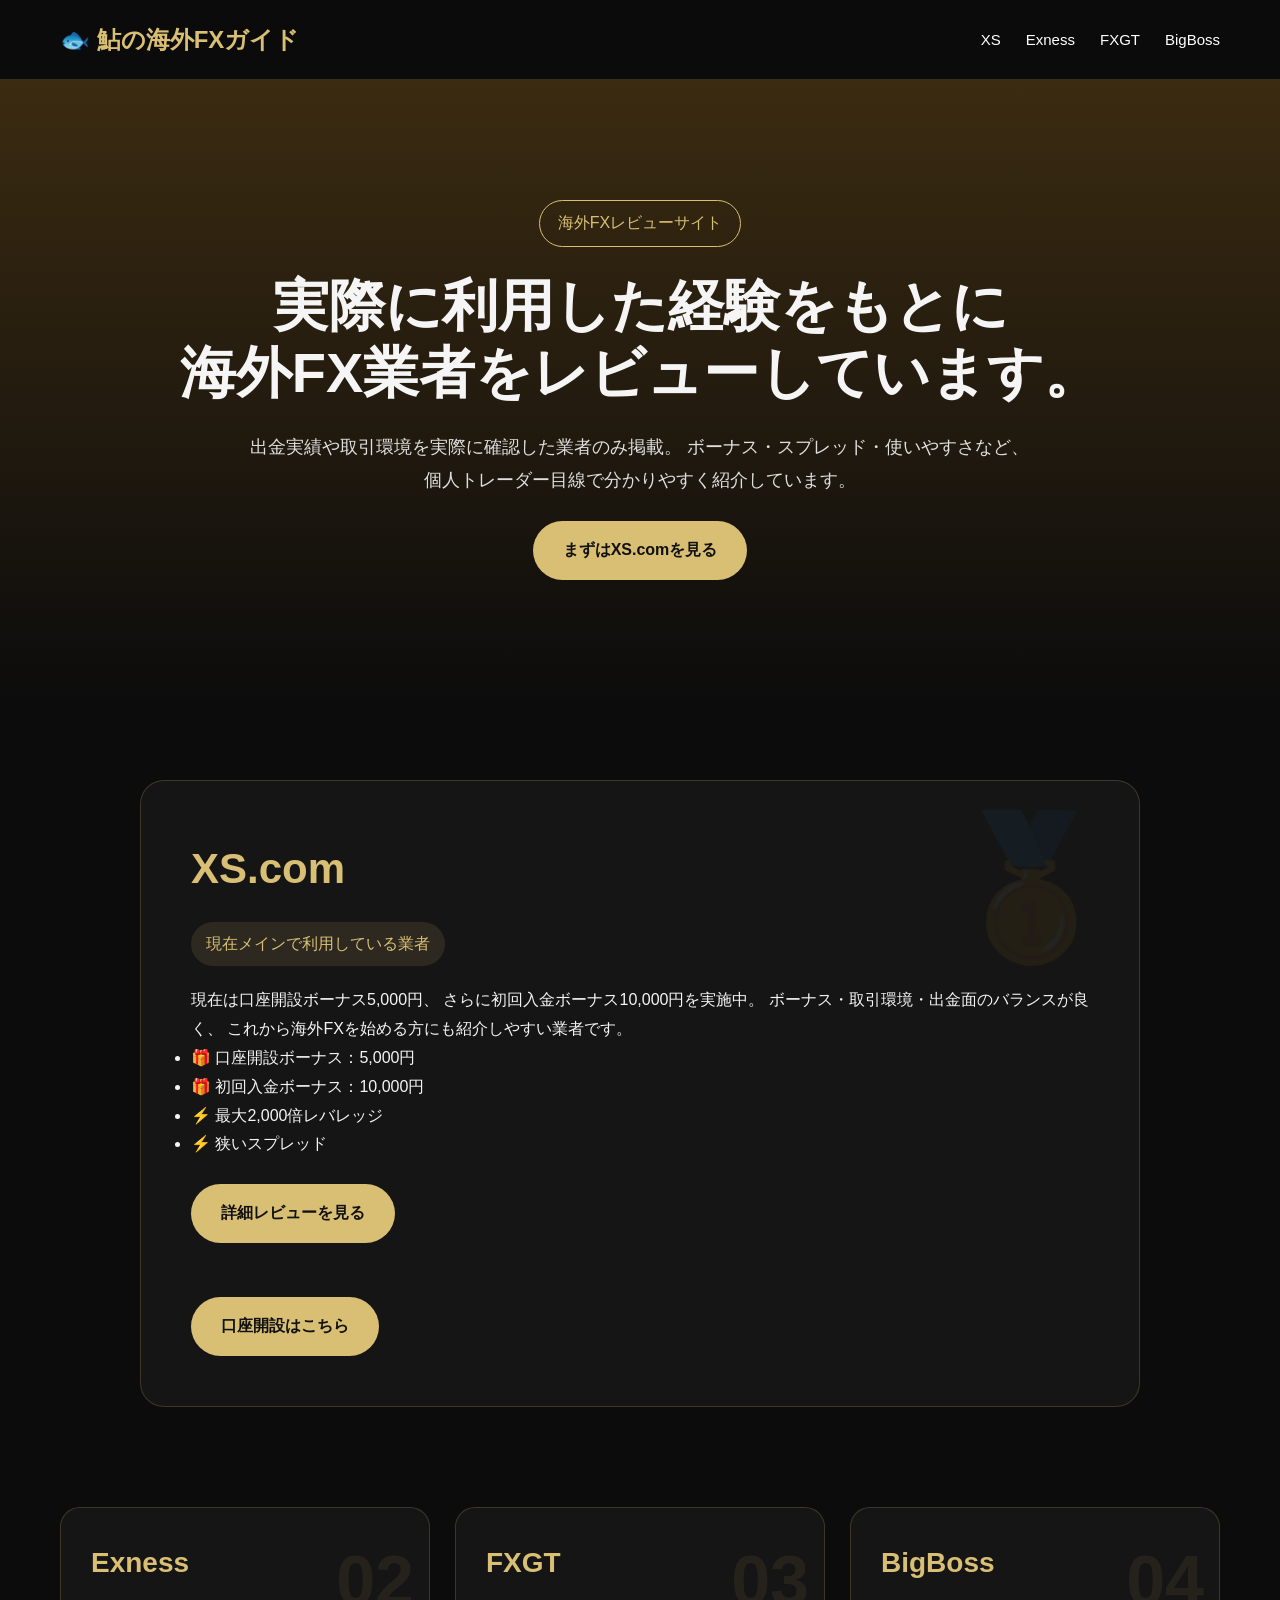
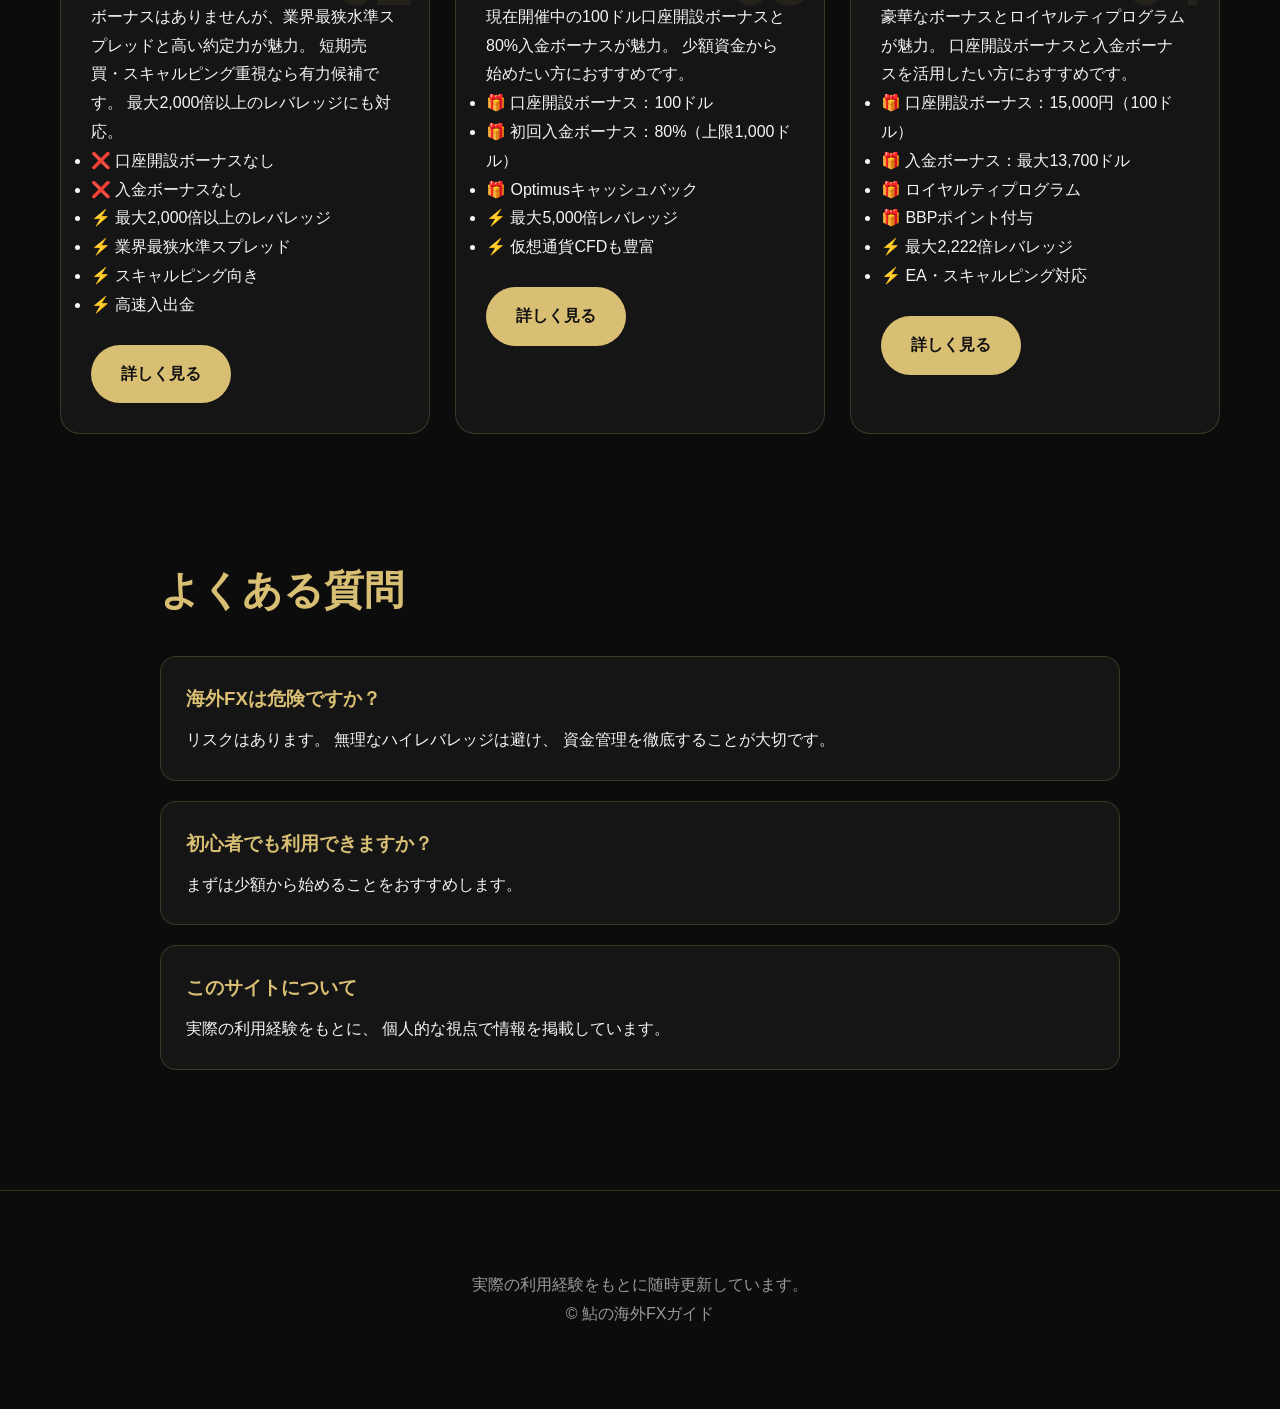
==== commit 0a84e163: "index.html を更新" ====
--- a/index.html
+++ b/index.html
@@ -94,11 +94,16 @@
 <li>⚡ 狭いスプレッド</li>
 </ul>
 <a href="xs.html" class="btn">
+
 詳細レビューを見る
 </a>
+
+<br><br>
+
 <a href="https://my.xs.com/ja/links/go/5302" class="btn">
 口座開設はこちら
 </a>
+
 </section>
 
 <section class="other-brokers">
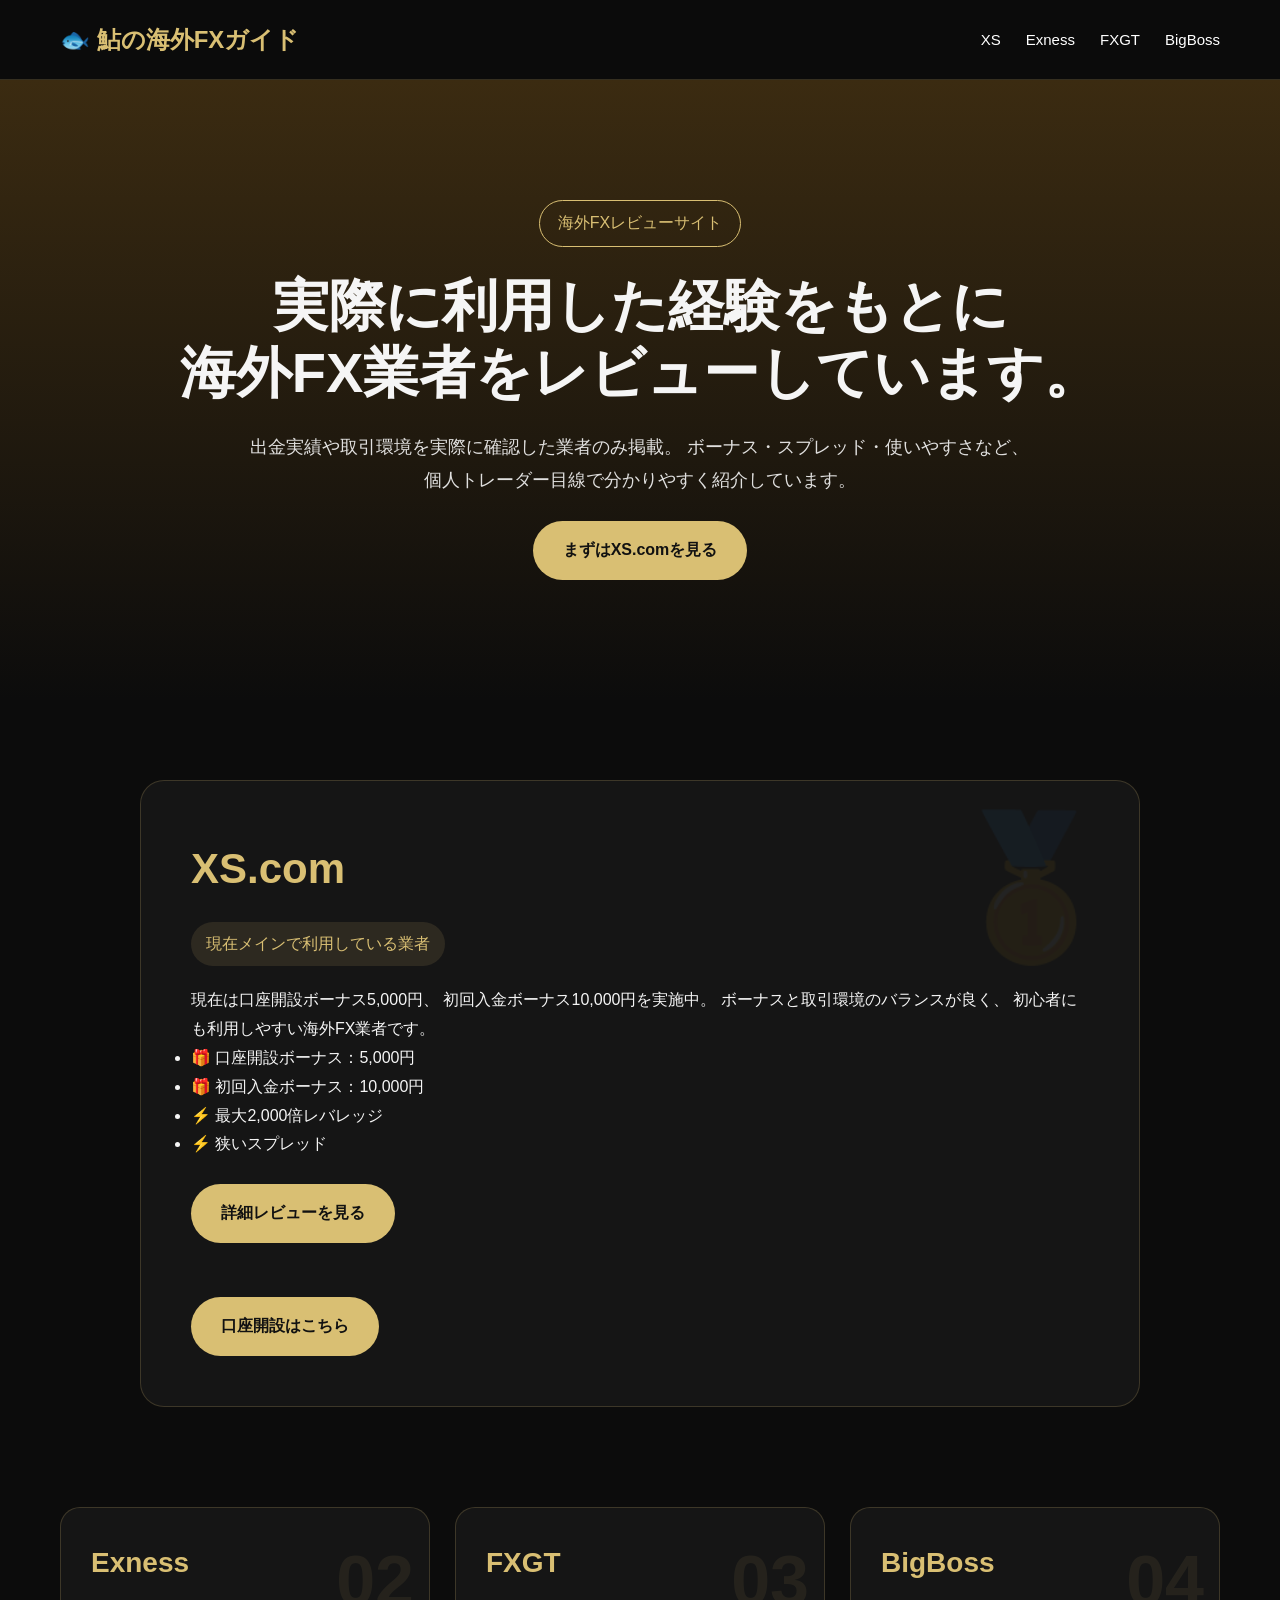
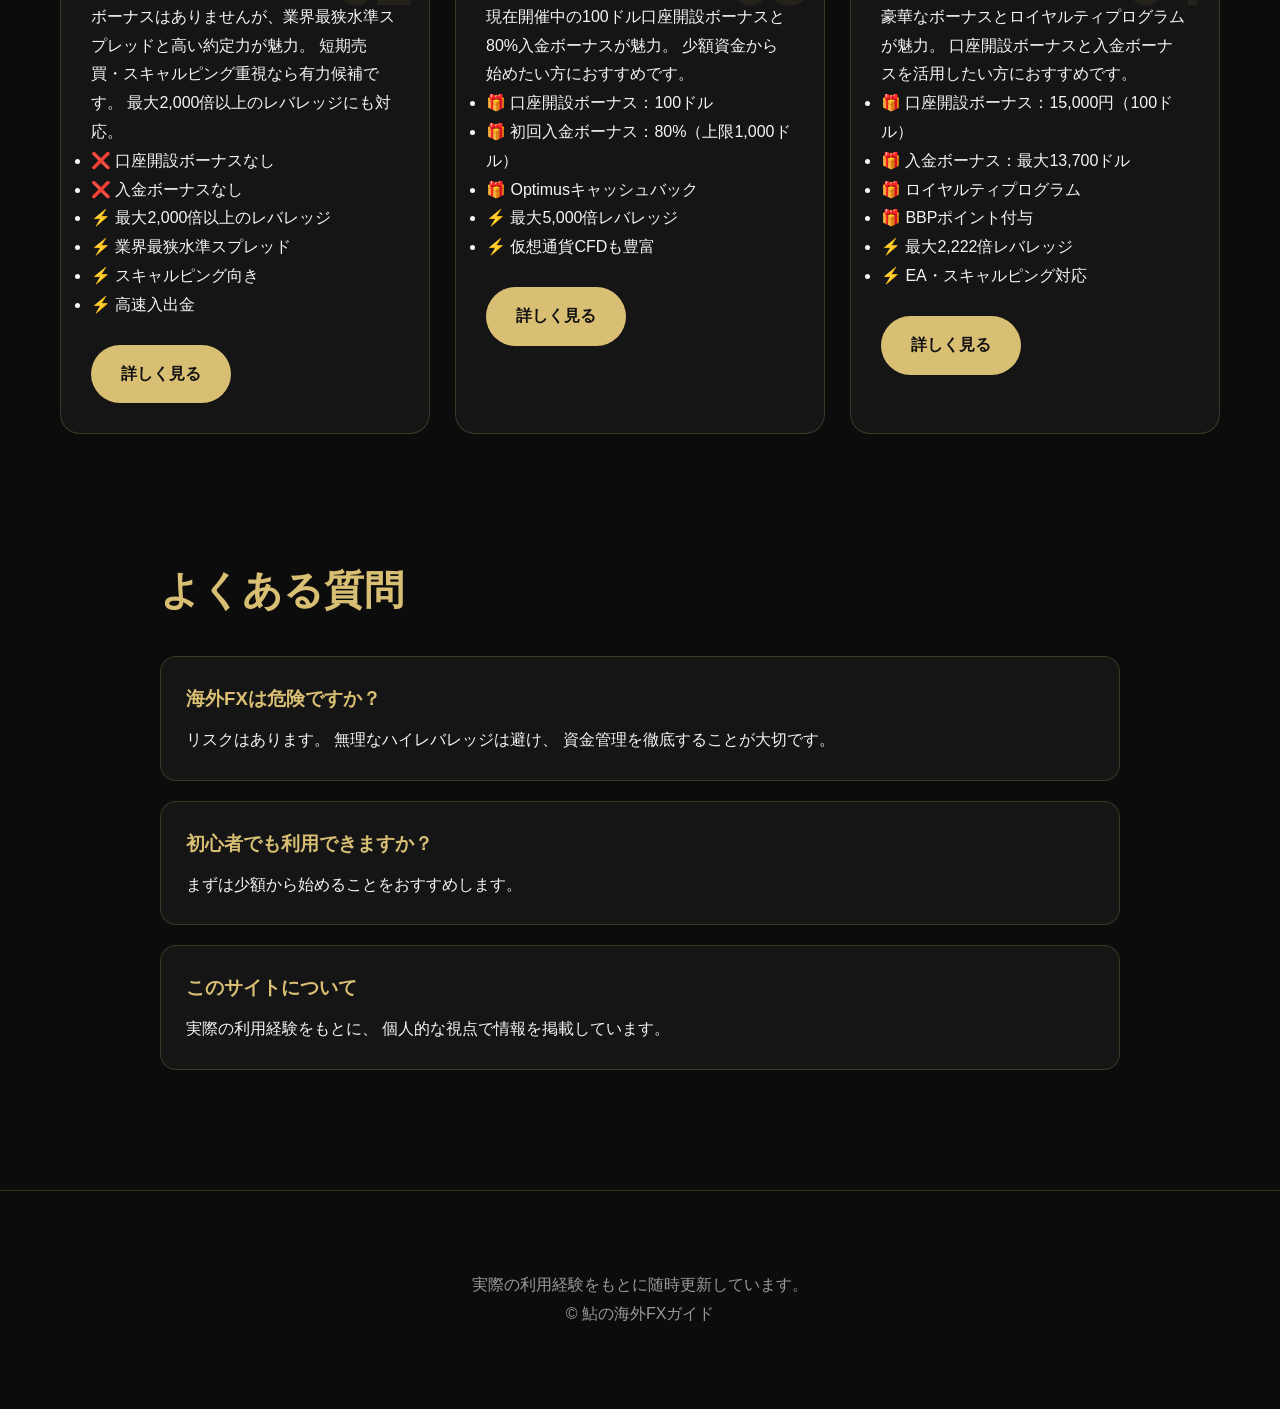
==== commit d3442c1c: "index.html を更新" ====
--- a/index.html
+++ b/index.html
@@ -81,10 +81,10 @@
 </p>
 <p>
 現在は口座開設ボーナス5,000円、
-さらに初回入金ボーナス10,000円を実施中。
-
-ボーナス・取引環境・出金面のバランスが良く、
-これから海外FXを始める方にも紹介しやすい業者です。
+初回入金ボーナス10,000円を実施中。
+
+ボーナスと取引環境のバランスが良く、
+初心者にも利用しやすい海外FX業者です。
 
 </p>
 <ul>
